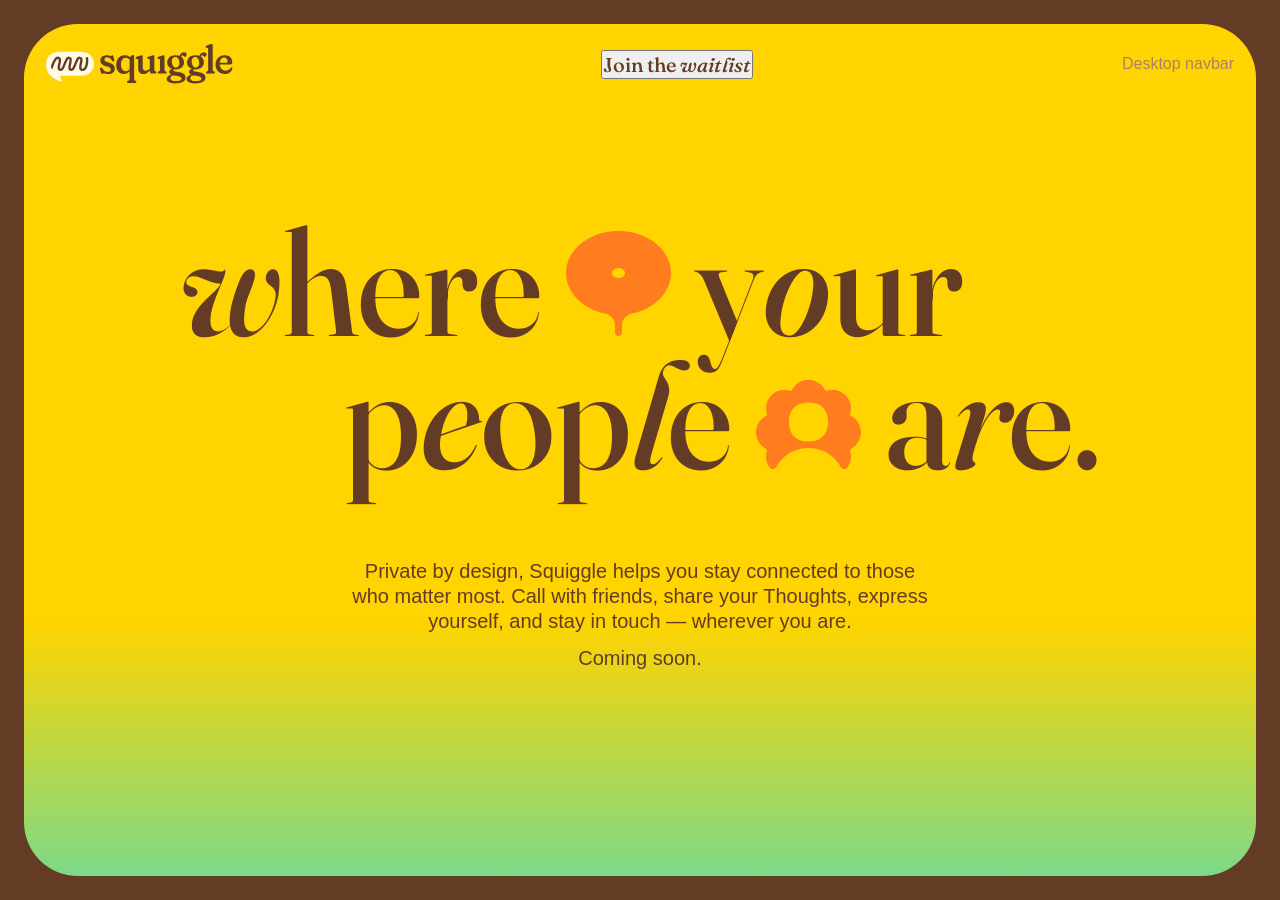
==== index.html @ 90492e8a "uhh" ====
<!DOCTYPE html>
<html lang="en">

<head>
    <meta charset="UTF-8">
    <meta name="viewport" content="width=device-width, initial-scale=1.0">

    <!-- SEO -->
    <meta name="theme-color" content="#FFD400">

    <meta name="title" content="Squiggle | Where Your People Are">
    <meta name="description"
        content="Private by design, Squiggle helps you stay connected to those who matter most. Message and call with friends and communities, share your Thoughts, express yourself, and stay in touch — wherever you are.">
    <meta name="keywords" content="squiggle, squiggle download, squiggle login, squig, squigle, discord, dis,">
    <meta name="robots" content="index, follow">
    <meta http-equiv="Content-Type" content="text/html; charset=utf-8">
    <meta name="language" content="English">

    <!-- SOCIAL MEDIA -->
    <meta property="og:image" content="https://www.squiggleapp.com/assets/images/actii_socialpreview.png">
    <meta property="og:title" content="Squiggle | Where Your People Are">
    <meta property="og:description"
        content="Private by design, Squiggle helps you stay connected to those who matter most. Message and call with friends and communities, share your Thoughts, express yourself, and stay in touch — wherever you are.">
    <meta property="og:url" content="https://www.squiggleapp.com/">
    <meta property="og:locale" content="en_US">
    <meta property="og:site_name" content="Squiggle">
    <meta property="og:type" content="website">
    <meta name="twitter:site" content="@squigglechat">
    <meta name="twitter:card" content="summary_large_image">

    <!-- Fraunces typeface -->
    <link rel="preconnect" href="https://fonts.googleapis.com">
    <link rel="preconnect" href="https://fonts.gstatic.com" crossorigin="">
    <link
        href="https://fonts.googleapis.com/css2?family=Fraunces:ital,opsz,wght,SOFT@0,9..144,100..900,100;1,9..144,100..900,100&amp;display=swap"
        rel="stylesheet">

    <!-- stylesheets -->
    <link rel="stylesheet" type="text/css" href="assets/css/main.css">

    <title>Squiggle</title>
</head>

<body>
    <!-- Desktop navbar -->
    <div class="navbar-wrapper breakpoint-desktop">
        <svg width="187" height="40" viewBox="0 0 187 40" fill="none" xmlns="http://www.w3.org/2000/svg">
            <path d="M61.0993 13.2C60.2326 13.2 59.566 13.4133 59.0993 13.84C58.6326 14.2667 58.3993 14.8 58.3993 15.44C58.3993 15.8933 58.5126 16.2933 58.7393 16.64C58.966 16.9733 59.326 17.2667 59.8193 17.52C60.3126 17.7733 60.9526 18.0133 61.7393 18.24C63.4193 18.68 64.7726 19.1867 65.7993 19.76C66.8393 20.32 67.5926 20.9867 68.0593 21.76C68.5393 22.52 68.7793 23.42 68.7793 24.46C68.7793 26.0733 68.2126 27.4 67.0793 28.44C65.946 29.48 64.2393 30 61.9593 30C61.226 30 60.5993 29.9267 60.0793 29.78C59.5593 29.6467 59.1193 29.5133 58.7593 29.38C58.3993 29.2333 58.0993 29.16 57.8593 29.16C57.6593 29.16 57.4926 29.2333 57.3593 29.38C57.2393 29.5267 57.106 29.6667 56.9593 29.8C56.826 29.9467 56.6326 30.02 56.3793 30.02C56.126 30.02 55.8993 29.9333 55.6993 29.76C55.4993 29.5867 55.3193 29.28 55.1593 28.84L54.1193 26.06C53.9326 25.4733 53.886 24.9867 53.9793 24.6C54.086 24.2133 54.306 23.96 54.6393 23.84C54.986 23.7067 55.3393 23.7133 55.6993 23.86C56.0593 24.0067 56.3726 24.2733 56.6393 24.66C57.106 25.42 57.5993 26.0467 58.1193 26.54C58.6526 27.02 59.2193 27.38 59.8193 27.62C60.4193 27.8467 61.0526 27.96 61.7193 27.96C62.786 27.96 63.5593 27.7267 64.0393 27.26C64.5193 26.7933 64.7593 26.2267 64.7593 25.56C64.7593 25.0667 64.6193 24.64 64.3393 24.28C64.0726 23.9067 63.6526 23.5733 63.0793 23.28C62.5193 22.9867 61.7793 22.7267 60.8593 22.5C59.4326 22.18 58.2393 21.76 57.2793 21.24C56.3193 20.72 55.5926 20.0733 55.0993 19.3C54.6193 18.5267 54.3793 17.6067 54.3793 16.54C54.3793 15.4867 54.646 14.56 55.1793 13.76C55.726 12.9467 56.486 12.3133 57.4593 11.86C58.446 11.3933 59.5926 11.16 60.8993 11.16C61.766 11.16 62.4593 11.24 62.9793 11.4C63.4993 11.5467 63.906 11.7 64.1993 11.86C64.4926 12.02 64.7193 12.1 64.8793 12.1C65.0793 12.1 65.2393 12.02 65.3593 11.86C65.4926 11.7 65.626 11.5467 65.7593 11.4C65.8926 11.24 66.0726 11.16 66.2993 11.16C66.5393 11.16 66.7459 11.24 66.9193 11.4C67.0926 11.5467 67.2193 11.8067 67.2993 12.18L68.0993 15.18C68.2326 15.78 68.2726 16.2733 68.2193 16.66C68.1793 17.0333 67.9793 17.2733 67.6193 17.38C67.326 17.4467 67.0193 17.3933 66.6993 17.22C66.3926 17.0467 66.0993 16.74 65.8193 16.3C65.2326 15.2467 64.546 14.4667 63.7593 13.96C62.9859 13.4533 62.0993 13.2 61.0993 13.2Z" fill="#643B25"/>
            <path d="M82.1915 38.94C81.8315 38.94 81.5448 38.8467 81.3315 38.66C81.1315 38.4733 81.0315 38.22 81.0315 37.9C81.0315 37.6333 81.0981 37.4133 81.2315 37.24C81.3648 37.0667 81.5515 36.92 81.7915 36.8L82.7915 36.62C83.0848 36.5267 83.2915 36.3667 83.4115 36.14C83.5315 35.9267 83.5915 35.58 83.5915 35.1V13.48L85.2715 11.82C85.6581 11.5933 86.0115 11.42 86.3315 11.3C86.6515 11.18 86.9515 11.12 87.2315 11.12C87.5381 11.12 87.7648 11.2067 87.9115 11.38C88.0715 11.5533 88.1515 11.8133 88.1515 12.16V35.1C88.1515 35.58 88.2115 35.9267 88.3315 36.14C88.4648 36.3533 88.6648 36.5133 88.9315 36.62L89.5715 36.8C89.8248 36.92 90.0181 37.0667 90.1515 37.24C90.2848 37.4133 90.3515 37.6333 90.3515 37.9C90.3515 38.22 90.2448 38.4733 90.0315 38.66C89.8315 38.8467 89.5448 38.94 89.1715 38.94H82.1915ZM85.4115 25.04C84.4648 26.6 83.3381 27.8267 82.0315 28.72C80.7248 29.6133 79.2915 30.06 77.7315 30.06C76.2515 30.06 74.9448 29.6867 73.8115 28.94C72.6781 28.18 71.7848 27.1267 71.1315 25.78C70.4915 24.42 70.1715 22.8333 70.1715 21.02C70.1715 18.94 70.5581 17.1667 71.3315 15.7C72.1048 14.2333 73.1448 13.1133 74.4515 12.34C75.7715 11.5533 77.2515 11.16 78.8915 11.16C80.3848 11.16 81.7115 11.5333 82.8715 12.28C84.0448 13.0267 84.9848 14.06 85.6915 15.38L84.4915 17.18C83.9181 16.0067 83.2048 15.14 82.3515 14.58C81.5115 14.0067 80.6048 13.72 79.6315 13.72C78.7515 13.72 77.9515 13.9867 77.2315 14.52C76.5248 15.0533 75.9648 15.8267 75.5515 16.84C75.1381 17.8533 74.9315 19.08 74.9315 20.52C74.9315 21.9467 75.1381 23.1533 75.5515 24.14C75.9648 25.1267 76.5315 25.88 77.2515 26.4C77.9715 26.9067 78.7848 27.16 79.6915 27.16C80.7181 27.16 81.6448 26.8667 82.4715 26.28C83.3115 25.68 84.0315 24.8267 84.6315 23.72L85.4115 25.04Z" fill="#643B25"/>
            <path d="M103.917 27.24V25.96L103.777 25.8V16.32C103.777 15.8933 103.717 15.5933 103.597 15.42C103.477 15.2333 103.29 15.1067 103.037 15.04L102.037 14.96C101.783 14.8667 101.59 14.7467 101.457 14.6C101.337 14.44 101.277 14.24 101.277 14C101.277 13.7467 101.357 13.5267 101.517 13.34C101.69 13.1533 101.97 12.9867 102.357 12.84L105.277 11.78C105.743 11.6067 106.117 11.48 106.397 11.4C106.69 11.32 106.963 11.28 107.217 11.28C107.577 11.28 107.85 11.3933 108.037 11.62C108.237 11.8467 108.337 12.1467 108.337 12.52V25.74C108.337 26.2333 108.403 26.5867 108.537 26.8C108.67 27.0133 108.87 27.1667 109.137 27.26L109.757 27.44C110.01 27.5733 110.203 27.7267 110.337 27.9C110.47 28.0733 110.537 28.2867 110.537 28.54C110.537 28.8733 110.43 29.1333 110.217 29.32C110.017 29.4933 109.73 29.58 109.357 29.58H106.257C105.51 29.58 104.93 29.3733 104.517 28.96C104.117 28.5467 103.917 27.9733 103.917 27.24ZM92.1568 24.42V16.32C92.1568 15.8933 92.0968 15.5933 91.9768 15.42C91.8568 15.2333 91.6701 15.1067 91.4168 15.04L90.4168 14.96C90.1634 14.8667 89.9701 14.7467 89.8368 14.6C89.7168 14.44 89.6568 14.24 89.6568 14C89.6568 13.7467 89.7368 13.5267 89.8968 13.34C90.0701 13.1533 90.3501 12.9867 90.7368 12.84L93.6568 11.78C94.1234 11.6067 94.4968 11.48 94.7768 11.4C95.0701 11.32 95.3434 11.28 95.5968 11.28C95.9568 11.28 96.2301 11.3933 96.4168 11.62C96.6168 11.8467 96.7168 12.1467 96.7168 12.52V23.28C96.7168 24.4 96.9768 25.2533 97.4968 25.84C98.0168 26.4267 98.7034 26.72 99.5568 26.72C100.157 26.72 100.79 26.5667 101.457 26.26C102.123 25.9533 102.823 25.4533 103.557 24.76L104.297 24.08L105.317 25.28L104.417 26.16C103.043 27.52 101.77 28.5133 100.597 29.14C99.4234 29.7533 98.2901 30.06 97.1968 30.06C95.7034 30.06 94.4901 29.56 93.5568 28.56C92.6234 27.5467 92.1568 26.1667 92.1568 24.42Z" fill="#643B25"/>
            <path d="M118.526 12.52V25.74C118.526 26.2333 118.586 26.5867 118.706 26.8C118.839 27 119.039 27.1533 119.306 27.26L119.946 27.44C120.199 27.5733 120.393 27.7267 120.526 27.9C120.659 28.0733 120.726 28.2867 120.726 28.54C120.726 28.8733 120.619 29.1333 120.406 29.32C120.206 29.4933 119.919 29.58 119.546 29.58H112.926C112.553 29.58 112.266 29.4933 112.066 29.32C111.866 29.1333 111.766 28.8733 111.766 28.54C111.766 28.2867 111.833 28.0733 111.966 27.9C112.099 27.7267 112.286 27.5733 112.526 27.44L113.186 27.26C113.453 27.1533 113.646 27 113.766 26.8C113.899 26.5867 113.966 26.2333 113.966 25.74V16.32C113.966 15.8933 113.906 15.5933 113.786 15.42C113.666 15.2333 113.479 15.1067 113.226 15.04L112.226 14.96C111.959 14.8667 111.766 14.7467 111.646 14.6C111.526 14.44 111.466 14.24 111.466 14C111.466 13.7467 111.546 13.5267 111.706 13.34C111.866 13.1533 112.139 12.9867 112.526 12.84L115.466 11.78C115.933 11.6067 116.306 11.48 116.586 11.4C116.879 11.32 117.153 11.28 117.406 11.28C117.766 11.28 118.039 11.3933 118.226 11.62C118.426 11.8467 118.526 12.1467 118.526 12.52Z" fill="#643B25"/>
            <path d="M132.445 28.12C134.165 28.3733 135.551 28.7267 136.605 29.18C137.658 29.6333 138.418 30.2067 138.885 30.9C139.365 31.6067 139.605 32.4667 139.605 33.48C139.605 35.24 138.745 36.6667 137.025 37.76C135.318 38.8533 132.758 39.4 129.345 39.4C127.305 39.4 125.645 39.2133 124.365 38.84C123.085 38.48 122.145 37.9733 121.545 37.32C120.945 36.68 120.645 35.9467 120.645 35.12C120.645 34 121.138 33.0267 122.125 32.2C123.111 31.3867 124.731 30.84 126.985 30.56L127.585 31.2C126.451 31.4933 125.631 31.9067 125.125 32.44C124.631 32.9733 124.385 33.56 124.385 34.2C124.385 35 124.798 35.68 125.625 36.24C126.465 36.8133 127.978 37.1 130.165 37.1C131.405 37.1 132.418 36.9933 133.205 36.78C134.005 36.58 134.598 36.2867 134.985 35.9C135.371 35.5267 135.565 35.1 135.565 34.62C135.565 34.1533 135.398 33.7467 135.065 33.4C134.745 33.0667 134.178 32.7667 133.365 32.5C132.551 32.2467 131.405 32.0133 129.925 31.8C128.071 31.52 126.651 31.1867 125.665 30.8C124.691 30.4133 124.025 29.98 123.665 29.5C123.318 29.0067 123.145 28.46 123.145 27.86C123.145 27.3533 123.298 26.8667 123.605 26.4C123.911 25.9333 124.411 25.54 125.105 25.22C125.811 24.8867 126.745 24.68 127.905 24.6L128.345 24.98C127.971 25.1667 127.698 25.36 127.525 25.56C127.365 25.7467 127.285 25.9533 127.285 26.18C127.285 26.4467 127.418 26.6867 127.685 26.9C127.951 27.1 128.451 27.3 129.185 27.5C129.931 27.6867 131.018 27.8933 132.445 28.12ZM132.905 13.02L133.605 11.7C134.178 10.5133 134.851 9.64 135.625 9.08C136.398 8.52 137.238 8.24 138.145 8.24C138.891 8.24 139.498 8.44667 139.965 8.86C140.431 9.26 140.665 9.82 140.665 10.54C140.665 11.1933 140.505 11.7133 140.185 12.1C139.878 12.4867 139.458 12.68 138.925 12.68C138.565 12.68 138.271 12.6133 138.045 12.48C137.831 12.3333 137.638 12.1733 137.465 12C137.305 11.8133 137.138 11.6533 136.965 11.52C136.791 11.3733 136.578 11.3 136.325 11.3C135.991 11.3 135.678 11.4667 135.385 11.8C135.091 12.1333 134.738 12.6733 134.325 13.42L132.905 13.02ZM138.045 18.22C138.045 19.6467 137.685 20.9067 136.965 22C136.258 23.08 135.278 23.9267 134.025 24.54C132.785 25.14 131.351 25.44 129.725 25.44C127.965 25.44 126.445 25.1467 125.165 24.56C123.885 23.96 122.898 23.14 122.205 22.1C121.511 21.0467 121.165 19.8467 121.165 18.5C121.165 17.0333 121.525 15.7533 122.245 14.66C122.965 13.5667 123.978 12.7133 125.285 12.1C126.591 11.4867 128.111 11.18 129.845 11.18C131.538 11.18 132.998 11.4933 134.225 12.12C135.451 12.7467 136.391 13.5933 137.045 14.66C137.711 15.7133 138.045 16.9 138.045 18.22ZM129.145 13.1C128.411 13.1267 127.778 13.3533 127.245 13.78C126.725 14.1933 126.338 14.7667 126.085 15.5C125.831 16.22 125.745 17.08 125.825 18.08C125.905 19.24 126.138 20.2333 126.525 21.06C126.911 21.8733 127.411 22.4933 128.025 22.92C128.638 23.3333 129.325 23.5333 130.085 23.52C131.178 23.48 132.031 23.0133 132.645 22.12C133.271 21.2133 133.525 20 133.405 18.48C133.285 16.7867 132.831 15.46 132.045 14.5C131.271 13.54 130.305 13.0733 129.145 13.1Z" fill="#643B25"/>
            <path d="M152.318 28.12C154.038 28.3733 155.425 28.7267 156.478 29.18C157.531 29.6333 158.291 30.2067 158.758 30.9C159.238 31.6067 159.478 32.4667 159.478 33.48C159.478 35.24 158.618 36.6667 156.898 37.76C155.191 38.8533 152.631 39.4 149.218 39.4C147.178 39.4 145.518 39.2133 144.238 38.84C142.958 38.48 142.018 37.9733 141.418 37.32C140.818 36.68 140.518 35.9467 140.518 35.12C140.518 34 141.011 33.0267 141.998 32.2C142.985 31.3867 144.605 30.84 146.858 30.56L147.458 31.2C146.325 31.4933 145.505 31.9067 144.998 32.44C144.505 32.9733 144.258 33.56 144.258 34.2C144.258 35 144.671 35.68 145.498 36.24C146.338 36.8133 147.851 37.1 150.038 37.1C151.278 37.1 152.291 36.9933 153.078 36.78C153.878 36.58 154.471 36.2867 154.858 35.9C155.245 35.5267 155.438 35.1 155.438 34.62C155.438 34.1533 155.271 33.7467 154.938 33.4C154.618 33.0667 154.051 32.7667 153.238 32.5C152.425 32.2467 151.278 32.0133 149.798 31.8C147.945 31.52 146.525 31.1867 145.538 30.8C144.565 30.4133 143.898 29.98 143.538 29.5C143.191 29.0067 143.018 28.46 143.018 27.86C143.018 27.3533 143.171 26.8667 143.478 26.4C143.785 25.9333 144.285 25.54 144.978 25.22C145.685 24.8867 146.618 24.68 147.778 24.6L148.218 24.98C147.845 25.1667 147.571 25.36 147.398 25.56C147.238 25.7467 147.158 25.9533 147.158 26.18C147.158 26.4467 147.291 26.6867 147.558 26.9C147.825 27.1 148.325 27.3 149.058 27.5C149.805 27.6867 150.891 27.8933 152.318 28.12ZM152.778 13.02L153.478 11.7C154.051 10.5133 154.725 9.64 155.498 9.08C156.271 8.52 157.111 8.24 158.018 8.24C158.765 8.24 159.371 8.44667 159.838 8.86C160.305 9.26 160.538 9.82 160.538 10.54C160.538 11.1933 160.378 11.7133 160.058 12.1C159.751 12.4867 159.331 12.68 158.798 12.68C158.438 12.68 158.145 12.6133 157.918 12.48C157.705 12.3333 157.511 12.1733 157.338 12C157.178 11.8133 157.011 11.6533 156.838 11.52C156.665 11.3733 156.451 11.3 156.198 11.3C155.865 11.3 155.551 11.4667 155.258 11.8C154.965 12.1333 154.611 12.6733 154.198 13.42L152.778 13.02ZM157.918 18.22C157.918 19.6467 157.558 20.9067 156.838 22C156.131 23.08 155.151 23.9267 153.898 24.54C152.658 25.14 151.225 25.44 149.598 25.44C147.838 25.44 146.318 25.1467 145.038 24.56C143.758 23.96 142.771 23.14 142.078 22.1C141.385 21.0467 141.038 19.8467 141.038 18.5C141.038 17.0333 141.398 15.7533 142.118 14.66C142.838 13.5667 143.851 12.7133 145.158 12.1C146.465 11.4867 147.985 11.18 149.718 11.18C151.411 11.18 152.871 11.4933 154.098 12.12C155.325 12.7467 156.265 13.5933 156.918 14.66C157.585 15.7133 157.918 16.9 157.918 18.22ZM149.018 13.1C148.285 13.1267 147.651 13.3533 147.118 13.78C146.598 14.1933 146.211 14.7667 145.958 15.5C145.705 16.22 145.618 17.08 145.698 18.08C145.778 19.24 146.011 20.2333 146.398 21.06C146.785 21.8733 147.285 22.4933 147.898 22.92C148.511 23.3333 149.198 23.5333 149.958 23.52C151.051 23.48 151.905 23.0133 152.518 22.12C153.145 21.2133 153.398 20 153.278 18.48C153.158 16.7867 152.705 15.46 151.918 14.5C151.145 13.54 150.178 13.0733 149.018 13.1Z" fill="#643B25"/>
            <path d="M166.711 1.22V25.74C166.711 26.2333 166.771 26.5867 166.891 26.8C167.025 27.0133 167.231 27.1667 167.511 27.26L168.131 27.44C168.385 27.5733 168.578 27.7267 168.711 27.9C168.845 28.0733 168.911 28.2867 168.911 28.54C168.911 28.8733 168.805 29.1333 168.591 29.32C168.391 29.4933 168.105 29.58 167.731 29.58H161.131C160.758 29.58 160.465 29.4933 160.251 29.32C160.051 29.1333 159.951 28.8733 159.951 28.54C159.951 28.2867 160.018 28.0733 160.151 27.9C160.285 27.7267 160.478 27.5733 160.731 27.44L161.371 27.26C161.638 27.1667 161.831 27.0133 161.951 26.8C162.085 26.5867 162.151 26.2333 162.151 25.74V5.04C162.151 4.6 162.091 4.29333 161.971 4.12C161.851 3.94667 161.665 3.82 161.411 3.74L160.411 3.68C160.158 3.57333 159.965 3.44667 159.831 3.3C159.711 3.14 159.651 2.94667 159.651 2.72C159.651 2.46667 159.731 2.24667 159.891 2.06C160.065 1.86 160.345 1.69333 160.731 1.56L163.651 0.499999C164.118 0.326666 164.491 0.2 164.771 0.120001C165.065 0.0400003 165.338 0 165.591 0C165.951 0 166.225 0.113334 166.411 0.340002C166.611 0.553334 166.711 0.846666 166.711 1.22Z" fill="#643B25"/>
            <path d="M186.292 18.04C186.292 18.8667 186.065 19.5 185.612 19.94C185.158 20.3667 184.505 20.58 183.652 20.58H172.452V18.78H180.432C181.218 18.78 181.612 18.4067 181.612 17.66C181.612 16.4067 181.285 15.4133 180.632 14.68C179.978 13.9333 179.132 13.56 178.092 13.56C177.252 13.56 176.498 13.7933 175.832 14.26C175.178 14.7267 174.658 15.3933 174.272 16.26C173.898 17.1267 173.712 18.1733 173.712 19.4C173.712 21.76 174.272 23.56 175.392 24.8C176.512 26.0267 177.972 26.64 179.772 26.64C180.958 26.64 181.972 26.3667 182.812 25.82C183.665 25.2733 184.312 24.6267 184.752 23.88C184.938 23.6667 185.105 23.5133 185.252 23.42C185.398 23.3267 185.545 23.28 185.692 23.28C185.892 23.28 186.052 23.36 186.172 23.52C186.292 23.6667 186.345 23.8867 186.332 24.18C186.278 25.18 185.925 26.1267 185.272 27.02C184.618 27.9 183.718 28.62 182.572 29.18C181.425 29.74 180.085 30.02 178.552 30.02C176.712 30.02 175.112 29.6333 173.752 28.86C172.405 28.0733 171.365 26.9867 170.632 25.6C169.898 24.2 169.532 22.5867 169.532 20.76C169.532 18.9333 169.892 17.3 170.612 15.86C171.345 14.4067 172.398 13.26 173.772 12.42C175.158 11.58 176.812 11.16 178.732 11.16C180.238 11.16 181.558 11.46 182.692 12.06C183.825 12.6467 184.705 13.46 185.332 14.5C185.972 15.54 186.292 16.72 186.292 18.04Z" fill="#643B25"/>
            <path d="M29.6563 7.80029C34.9378 7.80029 37.5792 7.79988 40.422 8.69873C43.5258 9.82858 45.9709 12.2745 47.1007 15.3784C47.9994 17.6403 48.0001 19.3203 48.0001 19.8003C48.0001 20.2807 47.9994 21.9605 47.1007 24.2222C45.9709 27.3261 43.5258 29.771 40.422 30.9009C37.5792 31.7998 34.9379 31.8003 29.6563 31.8003H15.1109C14.6045 31.8003 14.3512 31.8003 14.2315 31.9664C14.1118 32.1325 14.1918 32.3727 14.3519 32.8532L15.1905 35.3696C15.5464 36.4377 15.7235 36.9723 15.3751 37.3218C15.0267 37.6708 14.5242 37.5046 13.5196 37.1733C11.2928 36.4389 7.9063 34.9032 4.80477 31.8003C0.160068 27.1535 -0.0142986 21.229 0.00106374 20.021C-0.000432022 19.9312 8.71729e-05 19.8573 8.71775e-05 19.8003C8.71775e-05 19.3203 -0.000263998 17.6403 0.898525 15.3784C2.0283 12.2744 4.47418 9.82851 7.57821 8.69873C10.4209 7.8 13.0622 7.80029 18.3438 7.80029H29.6563Z" fill="#FFFAE5"/>
            <path d="M8.5845 14.5085C9.54806 13.3155 11.0251 12.1116 12.8355 12.6928C13.6366 12.9499 14.2343 13.4464 14.6118 14.1191C14.9687 14.755 15.0878 15.4733 15.107 16.1448C15.1445 17.4589 14.7991 19.0131 14.5061 20.3435C14.1901 21.7777 13.9335 22.9616 13.9603 23.8296C13.9732 24.2492 14.0523 24.4434 14.1024 24.5189C14.1195 24.5446 14.1569 24.6131 14.3897 24.6505C14.6483 24.692 15.0815 24.5952 15.7556 23.5132C16.3953 22.4866 16.9591 21.0261 17.5788 19.4065C18.1707 17.8595 18.8184 16.1532 19.6066 14.8882C20.3603 13.6785 21.5714 12.3586 23.3897 12.6505C24.2183 12.7834 24.8844 13.2007 25.3102 13.8733C25.7005 14.4901 25.8186 15.2119 25.8378 15.8626C25.8754 17.1438 25.5301 18.7217 25.2384 20.0862C24.9244 21.5551 24.6638 22.8105 24.6911 23.7376C24.7044 24.191 24.7865 24.4171 24.8477 24.5139C24.8736 24.5548 24.9107 24.6168 25.1205 24.6505C25.3791 24.692 25.8123 24.5952 26.4864 23.5132C27.1261 22.4866 27.6899 21.0261 28.3096 19.4065C28.9015 17.8595 29.5491 16.1532 30.3373 14.8882C31.0911 13.6785 32.3022 12.3586 34.1205 12.6505C34.9249 12.7796 35.5888 13.1673 36.0275 13.8129C36.4345 14.4116 36.5668 15.1144 36.5957 15.748C36.6522 16.9862 36.3232 18.5083 36.0442 19.825C35.7436 21.2435 35.4863 22.4806 35.506 23.4382C35.5156 23.9045 35.5919 24.1894 35.6794 24.3527C35.745 24.4753 35.8306 24.5634 36.0279 24.6268C36.6237 24.818 37.1111 24.6986 37.6023 24.2758C38.1502 23.8042 38.6838 22.9517 39.1061 21.752C39.8302 19.6942 40.1059 16.96 39.8098 14.4516C39.7321 13.7934 40.1497 13.1613 40.7995 13.0313C41.4494 12.9013 42.0852 13.3226 42.1697 13.98C42.5436 16.8883 42.2406 20.0748 41.37 22.5487C40.8768 23.9501 40.1604 25.2405 39.168 26.0947C38.1188 26.9978 36.7755 27.3873 35.2943 26.9119C34.5028 26.6579 33.9226 26.1558 33.5638 25.486C33.2268 24.857 33.1201 24.1474 33.1065 23.4874C33.0799 22.1926 33.4159 20.6505 33.6963 19.3275C33.9982 17.9027 34.2377 16.721 34.1982 15.8575C34.1792 15.4402 34.0974 15.2426 34.0426 15.162C34.0197 15.1282 33.9742 15.0577 33.7402 15.0202C33.4816 14.9787 33.0484 15.0755 32.3743 16.1574C31.7346 17.1841 31.1707 18.6446 30.5511 20.2641C29.9592 21.8112 29.3115 23.5174 28.5233 24.7824C27.7696 25.9921 26.5585 27.312 24.7402 27.0202C23.9116 26.8872 23.2454 26.47 22.8197 25.7974C22.4293 25.1806 22.3112 24.4588 22.2921 23.8081C22.2545 22.5268 22.5997 20.9489 22.8915 19.5845C23.2055 18.1156 23.466 16.8602 23.4388 15.9331C23.4255 15.4796 23.3434 15.2535 23.2822 15.1568C23.2563 15.1158 23.2193 15.0539 23.0094 15.0202C22.7508 14.9787 22.3176 15.0755 21.6435 16.1574C21.0038 17.1841 20.44 18.6446 19.8203 20.2641C19.2284 21.8112 18.5808 23.5174 17.7926 24.7824C17.0388 25.9921 15.8277 27.312 14.0094 27.0202C13.2038 26.8909 12.538 26.501 12.1035 25.8471C11.702 25.2428 11.5809 24.536 11.5614 23.9036C11.5233 22.6674 11.8724 21.1429 12.1622 19.8272C12.4749 18.4076 12.7353 17.1701 12.7079 16.2134C12.6947 15.7494 12.6137 15.4626 12.5189 15.2938C12.4449 15.1618 12.3394 15.0542 12.102 14.9779C11.8356 14.8924 11.3155 14.9469 10.4516 16.0165C9.6468 17.013 8.87023 18.5199 8.18392 20.1645C7.50587 21.7893 6.94975 23.4647 6.56185 24.7411C6.46345 25.0649 6.05715 25.1671 5.84102 24.9067C5.83023 24.8937 5.81948 24.8807 5.80877 24.8676C4.86801 23.7196 4.86163 22.1217 5.38095 20.7313C5.56479 20.2391 5.76115 19.7383 5.96901 19.2402C6.68078 17.5346 7.56193 15.7747 8.5845 14.5085Z" fill="#643B25"/>
        </svg>

        <div class="navbar-buttons-wrapper">
            <button class="button button-primary button-navbar">
                <h3>Join the <em>waitlist</em></h3>
            </button>
        </div>
        <p>Desktop navbar</p>
    </div>
    <!-- Mobile navbar -->
    <div class="navbar-wrapper breakpoint-mobile">
        <svg width="54" height="34" viewBox="0 0 54 34" fill="none" xmlns="http://www.w3.org/2000/svg">
            <path d="M33.3633 0C39.3053 0 42.2764 0.000511349 45.4746 1.01172C48.8574 2.24297 51.545 4.863 52.8652 8.2002L53.166 8.99512C53.999 11.3007 54 12.9931 54 13.5C54 14.04 53.9994 15.93 52.9883 18.4746C51.7173 21.9666 48.9666 24.7182 45.4746 25.9893C42.2765 27.0004 39.3053 27 33.3633 27H16.9995C16.4297 27 16.1449 27 16.0102 27.1869C15.8755 27.3737 15.9655 27.644 16.1456 28.1845L17.0889 31.0156C17.4892 32.2173 17.6898 32.8187 17.2979 33.2119C16.9059 33.605 16.3403 33.4187 15.21 33.0459C12.7048 32.2197 8.89458 30.4909 5.40527 27C0.174502 21.7667 -0.0158119 15.093 0.00195312 13.7441C0.00030935 13.6451 0 13.5632 0 13.5C2.35753e-07 12.9933 0.000957548 11.3009 0.833984 8.99512L1.13477 8.2002C2.45496 4.86292 5.14253 2.24299 8.52539 1.01172C11.7236 0.000494344 14.6946 0 20.6367 0H33.3633Z" fill="#FFFAE5"/>
            <path d="M9.65769 7.54684C10.7417 6.20467 12.4033 4.85033 14.4401 5.50411C15.3412 5.79337 16.0137 6.35189 16.4385 7.1087C16.8399 7.82406 16.9739 8.63224 16.9955 9.38763C17.0377 10.866 16.6491 12.6144 16.3194 14.1112C15.964 15.7246 15.6753 17.0566 15.7054 18.033C15.72 18.5051 15.8089 18.7236 15.8653 18.8085C15.8846 18.8374 15.9266 18.9145 16.1885 18.9565C16.4795 19.0032 16.9668 18.8943 17.7252 17.6771C18.4448 16.5221 19.0792 14.8791 19.7762 13.0571C20.4421 11.3166 21.1708 9.39711 22.0575 7.97399C22.9055 6.61306 24.268 5.12821 26.3135 5.45651C27.2457 5.60611 27.9951 6.07548 28.474 6.83214C28.9132 7.52605 29.0461 8.33808 29.0676 9.07013C29.11 10.5115 28.7215 12.2867 28.3933 13.8217C28.04 15.4742 27.7469 16.8865 27.7776 17.9295C27.7926 18.4396 27.8849 18.694 27.9538 18.8028C27.983 18.8489 28.0246 18.9186 28.2607 18.9565C28.5516 19.0032 29.0389 18.8943 29.7973 17.6771C30.517 16.5221 31.1513 14.8791 31.8484 13.0571C32.5143 11.3166 33.2429 9.39711 34.1296 7.97399C34.9776 6.61306 36.3401 5.1282 38.3857 5.45651C39.2907 5.60175 40.0375 6.03798 40.5311 6.76425C40.9889 7.4378 41.1377 8.2284 41.1703 8.94122C41.2339 10.3342 40.8637 12.0466 40.5499 13.5279C40.2117 15.1236 39.9222 16.5154 39.9444 17.5927C39.9551 18.1173 40.041 18.4379 40.1394 18.6216C40.2133 18.7595 40.3095 18.8586 40.5315 18.9298C41.2017 19.145 41.7501 19.0106 42.3027 18.535C42.9191 18.0044 43.5194 17.0454 43.9944 15.6957C44.8091 13.3808 45.1193 10.3047 44.7861 7.48273C44.6987 6.74229 45.1685 6.0312 45.8996 5.88498C46.6307 5.73875 47.3459 6.21271 47.441 6.95221C47.8617 10.224 47.5208 13.8089 46.5414 16.592C45.9865 18.1686 45.1806 19.6203 44.0641 20.5813C42.8838 21.5973 41.3725 22.0355 39.7062 21.5006C38.8158 21.2148 38.163 20.65 37.7594 19.8965C37.3803 19.1888 37.2602 18.3905 37.2449 17.6481C37.215 16.1914 37.5931 14.4565 37.9084 12.9682C38.2481 11.3653 38.5175 10.0359 38.4731 9.06442C38.4517 8.595 38.3597 8.37264 38.2981 8.28197C38.2723 8.24401 38.2211 8.1647 37.9578 8.12245C37.6669 8.07576 37.1796 8.18466 36.4212 9.40184C35.7015 10.5568 35.0672 12.1999 34.3701 14.0219C33.7042 15.7623 32.9756 17.6818 32.0888 19.105C31.2409 20.4659 29.8784 21.9507 27.8328 21.6224C26.9007 21.4728 26.1512 21.0035 25.6723 20.2468C25.2331 19.5529 25.1003 18.7409 25.0788 18.0088C25.0364 16.5674 25.4248 14.7923 25.753 13.2572C26.1063 11.6048 26.3994 10.1924 26.3688 9.14945C26.3538 8.63934 26.2615 8.38494 26.1926 8.27611C26.1635 8.23004 26.1218 8.16034 25.8857 8.12245C25.5947 8.07576 25.1074 8.18469 24.349 9.40184C23.6294 10.5568 22.9951 12.1999 22.298 14.0219C21.6321 15.7623 20.9035 17.6818 20.0168 19.105C19.1688 20.4659 17.8063 21.9508 15.7607 21.6224C14.8544 21.477 14.1053 21.0384 13.6165 20.3027C13.1648 19.6229 13.0286 18.8278 13.0067 18.1163C12.9638 16.7255 13.3566 15.0105 13.6826 13.5303C14.0344 11.9333 14.3273 10.5411 14.2966 9.46476C14.2816 8.94284 14.1905 8.62013 14.0839 8.43021C14.0006 8.28178 13.882 8.16065 13.6149 8.07491C13.3151 7.9787 12.73 8.04002 11.7582 9.24327C10.8528 10.3643 9.97913 12.0596 9.20703 13.9098C8.44422 15.7376 7.81859 17.6226 7.3822 19.0585C7.2715 19.4227 6.81441 19.5377 6.57127 19.2447C6.55913 19.2301 6.54704 19.2155 6.53499 19.2008C5.47663 17.9093 5.46946 16.1116 6.05369 14.5474C6.26051 13.9937 6.48142 13.4303 6.71526 12.8699C7.516 10.9512 8.50729 8.97122 9.65769 7.54684Z" fill="#643B25"/>
        </svg>
        <p>Mobile navbar</p>
    </div>
    <div class="landing-wrapper">
        <div class="hero">
            <div class="hero-headline-wrapper">
                <h1 class="hero-headline">
                    <span><em>w</em>here
                        <svg width="105" height="105" viewBox="0 0 105 105" fill="none"
                            xmlns="http://www.w3.org/2000/svg">
                            <path
                                d="M52.5 0C81.4949 0 105 18.804 105 42C105 61.4121 88.5379 77.7452 66.1729 82.5576C60.5442 83.7687 56 88.4173 56 94.1748V101.5C56 103.433 54.433 105 52.5 105C50.567 105 49 103.433 49 101.5V94.1748C49 88.4173 44.4558 83.7687 38.8271 82.5576C16.4621 77.7452 0 61.4121 0 42C0 18.804 23.5051 0 52.5 0ZM52.5 37C48.9101 37 46 39.2386 46 42C46 44.7614 48.9101 47 52.5 47C56.0899 47 59 44.7614 59 42C59 39.2386 56.0899 37 52.5 37Z"
                                fill="#FF7D1F" />
                        </svg>
                        y<em>o</em>ur</span>
                </h1>
                <h1 class="hero-headline hero-headline-second">
                    <span>p<em>e</em>op<em>l</em>e
                        <svg width="105" height="105" viewBox="0 0 105 105" fill="none"
                            xmlns="http://www.w3.org/2000/svg">
                            <path
                                d="M36.1669 25.8062C40.2289 17.9219 48.5724 14.7174 56.1132 16.1949C57.0613 16.381 57.9964 16.6421 58.9091 16.9762C58.9523 16.992 58.9958 17.0069 59.039 17.023C63.0391 18.5215 66.5898 21.4487 68.8339 25.8043C69.0608 26.2446 69.4452 26.5574 69.8876 26.7047C69.9288 26.7185 69.9704 26.7309 70.0126 26.7418C70.0312 26.7465 70.0495 26.7523 70.0683 26.7564C70.3789 26.8266 70.7106 26.8173 71.0321 26.7144C74.7197 25.5346 78.3529 25.5642 81.6337 26.5006C82.0677 26.6246 82.4959 26.7634 82.9169 26.9185C82.9588 26.934 83.001 26.9487 83.0429 26.9644C91.6447 30.2069 97.3289 39.8129 94.1288 49.815C93.8553 50.67 94.24 51.5973 95.038 52.0084C108.318 58.8503 108.318 77.8383 95.038 84.6803C94.2401 85.0914 93.8554 86.0187 94.1288 86.8736C95.8736 92.3268 94.977 97.6614 92.4067 101.911C91.492 103.424 91.0347 104.18 89.8837 104.69C88.9793 105.091 87.6331 105.105 86.7204 104.723C85.559 104.237 84.7371 102.941 83.0932 100.347C76.9934 90.7246 65.9991 83.9733 52.4979 83.9732C38.9983 83.9732 28.0041 90.7227 21.9036 100.344C20.259 102.937 19.4366 104.234 18.2749 104.719C17.3619 105.101 16.0155 105.086 15.111 104.685C13.96 104.175 13.5031 103.418 12.5891 101.905C10.0225 97.6562 9.12821 92.3245 10.872 86.8746C11.1453 86.0197 10.7607 85.0923 9.96278 84.6812C-3.31706 77.8393 -3.31698 58.8523 9.96278 52.0103C10.7608 51.5992 11.1455 50.671 10.872 49.816C6.471 36.0605 18.8728 23.0555 32.5585 26.3199C32.667 26.3458 32.775 26.3749 32.8837 26.4029C33.246 26.4961 33.6098 26.5981 33.9735 26.7144C34.8283 26.9879 35.7556 26.6039 36.1669 25.8062ZM52.4979 38.3844C38.5811 38.3844 32.9591 47.1318 32.9589 57.9224C32.9589 68.7134 38.5808 77.4615 52.4979 77.4615C66.4149 77.4614 72.037 68.7134 72.037 57.9224C72.0367 47.1319 66.4146 38.3845 52.4979 38.3844Z"
                                fill="#FF7D1F" />
                        </svg>
                        a<em>r</em>e.</span>
                </h1>
            </div>
            <div class="hero-body-wrapper">
                <p class="hero-body regular-on-mobile"><em>Private by design, Squiggle helps you stay connected to those who matter most. Call with friends, share your Thoughts, express yourself, and stay in touch — wherever you are.</em></p>
                <p class="hero-body regular-on-mobile"><em>Coming soon.</em></p>
            </div>
        </div>
    </div>
</body>

</html>
---- assets/css/main.css ----
@import url('navbar.css');
@import url('hero.css');

@import url('components/input.css');

/* FONT FACES */

@font-face {
    font-family: 'Geist';
    src: url('https://github.com/vercel/geist-font/raw/refs/heads/main/fonts/Geist/webfonts/Geist%5Bwght%5D.woff2') format('woff2');
}

/* GLOBAL STYLES */

body {
    /* appearance */
    width: 100vw;
    height: 100vh;
    background: var(--landing-border);
    padding: var(--landing-border-padding);

    /* typography */
    color: var(--label-primary);
    font-family: var(--type-body), sans-serif;

    /* flex */
    display: flex;
    align-items: center;
    justify-content: center;
    flex-direction: column;
    gap: 0px;
}

* {
    margin: 0;
    padding: 0;
    box-sizing: border-box;
}

:root {
    color-scheme: light dark;
    
    --landing-border: light-dark(#643B25, #141D40);
    --landing-border-padding: 24px;

    /* palette */
    --palette-persimmon: #FF8527;
    --palette-banana: #FFD400;
    --palette-honeydew: #0FD55B;
    --palette-polarIce: light-dark(#00C8BA, #00E5D5);
    --palette-plum: light-dark(#9A5CFF, #B963FF);

    /* --palette-banana-translucent: rgba(255, 212, 0, 0.6); */

    /* labels */
    --label-primary: light-dark(#643B25, #FFFAE5);
    --label-secondary: light-dark(#AA8365, #9FB4FE);
    --label-tertiary: light-dark(#F4D5BE, #3E5297);

    /* backgrounds */
    --background-primary: light-dark(#FFFAE5, #17224B);
    --background-secondary: light-dark(#FAE9D7, #253364);

    /* typography */
    --type-headline: 'Fraunces', serif;
    --type-body: 'Geist', sans-serif;

    --size-headline: 26px;
    --size-headline-s: 22px;
    --size-body-l: 20px;
    --size-body: 16px;
    --size-subheadline: 14px;
    --size-footnote: 12px;

    --height-headline: 32px;
    --height-headline-s: 28px;
    --height-body-l: 25px;
    --height-body: 20px;
    --height-subheadline: 18px;
    --height-footnote: 16px;
}


.breakpoint-mobile {
    display: none;
}

/* Extra small devices (phones, 600px and down) */
/* @media only screen and (max-width: 600px) {...} */

/* Medium devices (landscape tablets, 768px and below) */
@media only screen and (max-width: 768px) {
    :root {
        --size-body: 17px;
        --height-body: 22px;
    }

    .breakpoint-desktop {
        display: none;
    }

    .breakpoint-mobile {
        display: inherit;
    }
}

/* Small devices (portrait tablets and large phones, 600px and below) */
@media only screen and (max-width: 600px) {
    :root {
        --landing-border-padding: 8px;
    }
}

h1 {
    font-family: var(--type-headline);
    font-weight: 500;
    font-size: var(--size-headline);
    line-height: var(--height-headline);
    color: var(--label-primary);
}

h3 {
    font-family: var(--type-headline);
    font-weight: 500;
    font-size: var(--size-body-l);
    line-height: var(--height-body-l);
    color: var(--label-primary);
    font-variation-settings: "opsz" 22;
}

p {
    font-family: var(--type-body);
    font-weight: 400;
    font-size: var(--size-body);
    line-height: var(--height-body);
    color: var(--label-secondary);
}

p em {
    all: unset;
    color: var(--label-primary);
}
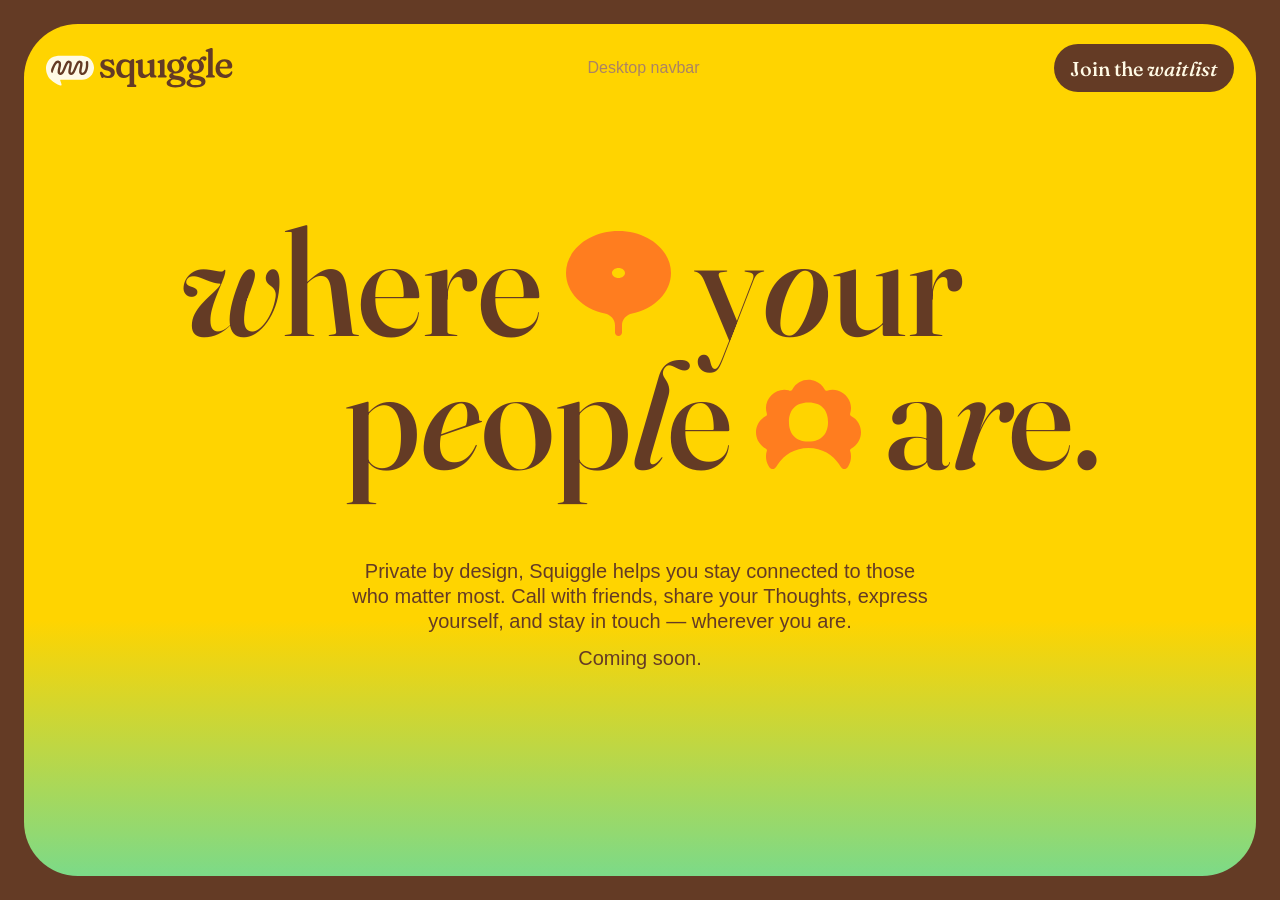
==== commit 6ec7c331: "Updated button styles, new `--label-primary-inverse` variable" ====
--- a/index.html
+++ b/index.html
@@ -56,13 +56,14 @@
             <path d="M29.6563 7.80029C34.9378 7.80029 37.5792 7.79988 40.422 8.69873C43.5258 9.82858 45.9709 12.2745 47.1007 15.3784C47.9994 17.6403 48.0001 19.3203 48.0001 19.8003C48.0001 20.2807 47.9994 21.9605 47.1007 24.2222C45.9709 27.3261 43.5258 29.771 40.422 30.9009C37.5792 31.7998 34.9379 31.8003 29.6563 31.8003H15.1109C14.6045 31.8003 14.3512 31.8003 14.2315 31.9664C14.1118 32.1325 14.1918 32.3727 14.3519 32.8532L15.1905 35.3696C15.5464 36.4377 15.7235 36.9723 15.3751 37.3218C15.0267 37.6708 14.5242 37.5046 13.5196 37.1733C11.2928 36.4389 7.9063 34.9032 4.80477 31.8003C0.160068 27.1535 -0.0142986 21.229 0.00106374 20.021C-0.000432022 19.9312 8.71729e-05 19.8573 8.71775e-05 19.8003C8.71775e-05 19.3203 -0.000263998 17.6403 0.898525 15.3784C2.0283 12.2744 4.47418 9.82851 7.57821 8.69873C10.4209 7.8 13.0622 7.80029 18.3438 7.80029H29.6563Z" fill="#FFFAE5"/>
             <path d="M8.5845 14.5085C9.54806 13.3155 11.0251 12.1116 12.8355 12.6928C13.6366 12.9499 14.2343 13.4464 14.6118 14.1191C14.9687 14.755 15.0878 15.4733 15.107 16.1448C15.1445 17.4589 14.7991 19.0131 14.5061 20.3435C14.1901 21.7777 13.9335 22.9616 13.9603 23.8296C13.9732 24.2492 14.0523 24.4434 14.1024 24.5189C14.1195 24.5446 14.1569 24.6131 14.3897 24.6505C14.6483 24.692 15.0815 24.5952 15.7556 23.5132C16.3953 22.4866 16.9591 21.0261 17.5788 19.4065C18.1707 17.8595 18.8184 16.1532 19.6066 14.8882C20.3603 13.6785 21.5714 12.3586 23.3897 12.6505C24.2183 12.7834 24.8844 13.2007 25.3102 13.8733C25.7005 14.4901 25.8186 15.2119 25.8378 15.8626C25.8754 17.1438 25.5301 18.7217 25.2384 20.0862C24.9244 21.5551 24.6638 22.8105 24.6911 23.7376C24.7044 24.191 24.7865 24.4171 24.8477 24.5139C24.8736 24.5548 24.9107 24.6168 25.1205 24.6505C25.3791 24.692 25.8123 24.5952 26.4864 23.5132C27.1261 22.4866 27.6899 21.0261 28.3096 19.4065C28.9015 17.8595 29.5491 16.1532 30.3373 14.8882C31.0911 13.6785 32.3022 12.3586 34.1205 12.6505C34.9249 12.7796 35.5888 13.1673 36.0275 13.8129C36.4345 14.4116 36.5668 15.1144 36.5957 15.748C36.6522 16.9862 36.3232 18.5083 36.0442 19.825C35.7436 21.2435 35.4863 22.4806 35.506 23.4382C35.5156 23.9045 35.5919 24.1894 35.6794 24.3527C35.745 24.4753 35.8306 24.5634 36.0279 24.6268C36.6237 24.818 37.1111 24.6986 37.6023 24.2758C38.1502 23.8042 38.6838 22.9517 39.1061 21.752C39.8302 19.6942 40.1059 16.96 39.8098 14.4516C39.7321 13.7934 40.1497 13.1613 40.7995 13.0313C41.4494 12.9013 42.0852 13.3226 42.1697 13.98C42.5436 16.8883 42.2406 20.0748 41.37 22.5487C40.8768 23.9501 40.1604 25.2405 39.168 26.0947C38.1188 26.9978 36.7755 27.3873 35.2943 26.9119C34.5028 26.6579 33.9226 26.1558 33.5638 25.486C33.2268 24.857 33.1201 24.1474 33.1065 23.4874C33.0799 22.1926 33.4159 20.6505 33.6963 19.3275C33.9982 17.9027 34.2377 16.721 34.1982 15.8575C34.1792 15.4402 34.0974 15.2426 34.0426 15.162C34.0197 15.1282 33.9742 15.0577 33.7402 15.0202C33.4816 14.9787 33.0484 15.0755 32.3743 16.1574C31.7346 17.1841 31.1707 18.6446 30.5511 20.2641C29.9592 21.8112 29.3115 23.5174 28.5233 24.7824C27.7696 25.9921 26.5585 27.312 24.7402 27.0202C23.9116 26.8872 23.2454 26.47 22.8197 25.7974C22.4293 25.1806 22.3112 24.4588 22.2921 23.8081C22.2545 22.5268 22.5997 20.9489 22.8915 19.5845C23.2055 18.1156 23.466 16.8602 23.4388 15.9331C23.4255 15.4796 23.3434 15.2535 23.2822 15.1568C23.2563 15.1158 23.2193 15.0539 23.0094 15.0202C22.7508 14.9787 22.3176 15.0755 21.6435 16.1574C21.0038 17.1841 20.44 18.6446 19.8203 20.2641C19.2284 21.8112 18.5808 23.5174 17.7926 24.7824C17.0388 25.9921 15.8277 27.312 14.0094 27.0202C13.2038 26.8909 12.538 26.501 12.1035 25.8471C11.702 25.2428 11.5809 24.536 11.5614 23.9036C11.5233 22.6674 11.8724 21.1429 12.1622 19.8272C12.4749 18.4076 12.7353 17.1701 12.7079 16.2134C12.6947 15.7494 12.6137 15.4626 12.5189 15.2938C12.4449 15.1618 12.3394 15.0542 12.102 14.9779C11.8356 14.8924 11.3155 14.9469 10.4516 16.0165C9.6468 17.013 8.87023 18.5199 8.18392 20.1645C7.50587 21.7893 6.94975 23.4647 6.56185 24.7411C6.46345 25.0649 6.05715 25.1671 5.84102 24.9067C5.83023 24.8937 5.81948 24.8807 5.80877 24.8676C4.86801 23.7196 4.86163 22.1217 5.38095 20.7313C5.56479 20.2391 5.76115 19.7383 5.96901 19.2402C6.68078 17.5346 7.56193 15.7747 8.5845 14.5085Z" fill="#643B25"/>
         </svg>
+        
+        <p>Desktop navbar</p>
 
         <div class="navbar-buttons-wrapper">
             <button class="button button-primary button-navbar">
                 <h3>Join the <em>waitlist</em></h3>
             </button>
         </div>
-        <p>Desktop navbar</p>
     </div>
     <!-- Mobile navbar -->
     <div class="navbar-wrapper breakpoint-mobile">
--- a/assets/css/main.css
+++ b/assets/css/main.css
@@ -56,6 +56,8 @@
     --label-primary: light-dark(#643B25, #FFFAE5);
     --label-secondary: light-dark(#AA8365, #9FB4FE);
     --label-tertiary: light-dark(#F4D5BE, #3E5297);
+
+    --label-primary-inverse: light-dark(#FFFAE5, #643B25);
 
     /* backgrounds */
     --background-primary: light-dark(#FFFAE5, #17224B);
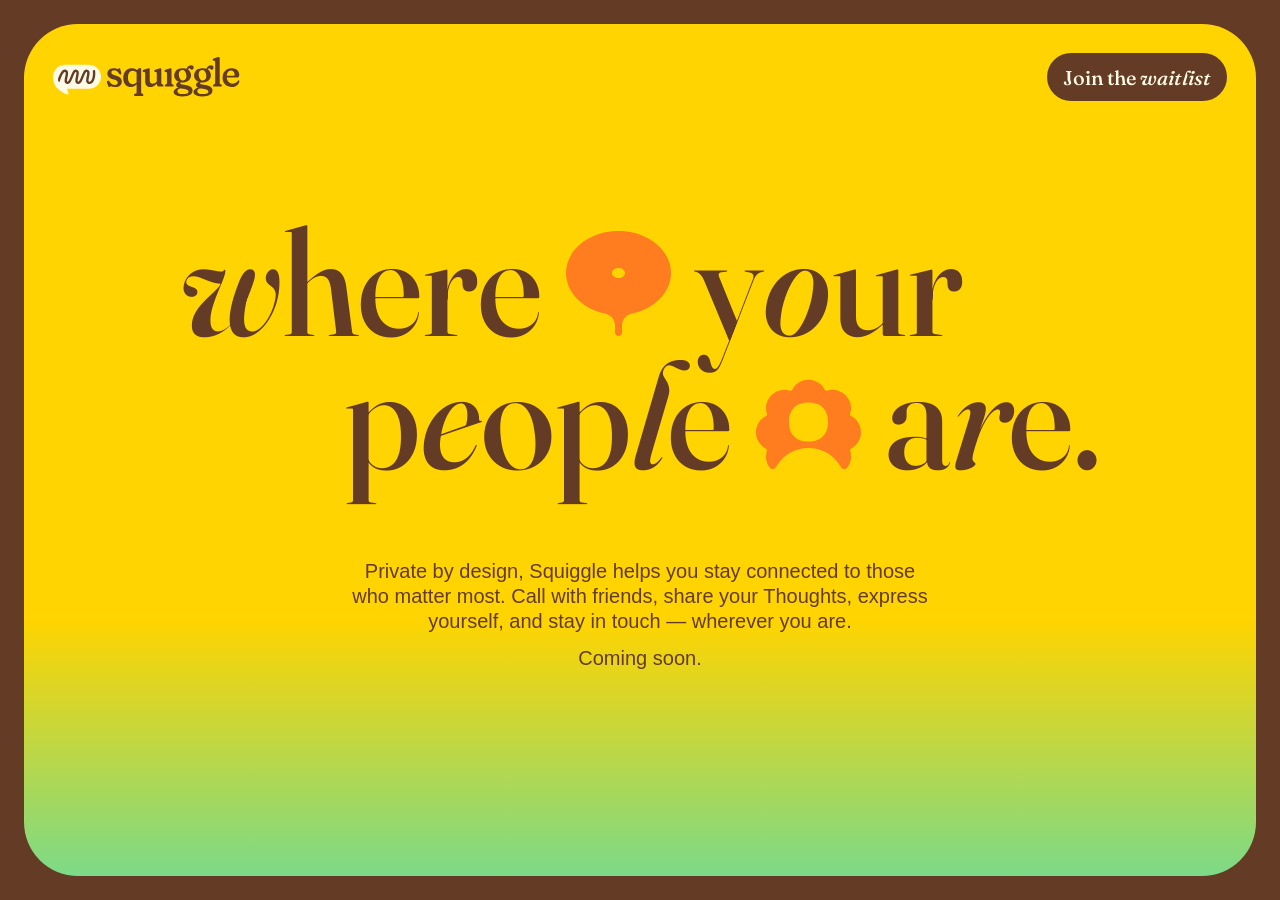
==== commit e9682773: "Updated navbar size and padding, reduced hero border on mobile" ====
--- a/index.html
+++ b/index.html
@@ -56,10 +56,11 @@
             <path d="M29.6563 7.80029C34.9378 7.80029 37.5792 7.79988 40.422 8.69873C43.5258 9.82858 45.9709 12.2745 47.1007 15.3784C47.9994 17.6403 48.0001 19.3203 48.0001 19.8003C48.0001 20.2807 47.9994 21.9605 47.1007 24.2222C45.9709 27.3261 43.5258 29.771 40.422 30.9009C37.5792 31.7998 34.9379 31.8003 29.6563 31.8003H15.1109C14.6045 31.8003 14.3512 31.8003 14.2315 31.9664C14.1118 32.1325 14.1918 32.3727 14.3519 32.8532L15.1905 35.3696C15.5464 36.4377 15.7235 36.9723 15.3751 37.3218C15.0267 37.6708 14.5242 37.5046 13.5196 37.1733C11.2928 36.4389 7.9063 34.9032 4.80477 31.8003C0.160068 27.1535 -0.0142986 21.229 0.00106374 20.021C-0.000432022 19.9312 8.71729e-05 19.8573 8.71775e-05 19.8003C8.71775e-05 19.3203 -0.000263998 17.6403 0.898525 15.3784C2.0283 12.2744 4.47418 9.82851 7.57821 8.69873C10.4209 7.8 13.0622 7.80029 18.3438 7.80029H29.6563Z" fill="#FFFAE5"/>
             <path d="M8.5845 14.5085C9.54806 13.3155 11.0251 12.1116 12.8355 12.6928C13.6366 12.9499 14.2343 13.4464 14.6118 14.1191C14.9687 14.755 15.0878 15.4733 15.107 16.1448C15.1445 17.4589 14.7991 19.0131 14.5061 20.3435C14.1901 21.7777 13.9335 22.9616 13.9603 23.8296C13.9732 24.2492 14.0523 24.4434 14.1024 24.5189C14.1195 24.5446 14.1569 24.6131 14.3897 24.6505C14.6483 24.692 15.0815 24.5952 15.7556 23.5132C16.3953 22.4866 16.9591 21.0261 17.5788 19.4065C18.1707 17.8595 18.8184 16.1532 19.6066 14.8882C20.3603 13.6785 21.5714 12.3586 23.3897 12.6505C24.2183 12.7834 24.8844 13.2007 25.3102 13.8733C25.7005 14.4901 25.8186 15.2119 25.8378 15.8626C25.8754 17.1438 25.5301 18.7217 25.2384 20.0862C24.9244 21.5551 24.6638 22.8105 24.6911 23.7376C24.7044 24.191 24.7865 24.4171 24.8477 24.5139C24.8736 24.5548 24.9107 24.6168 25.1205 24.6505C25.3791 24.692 25.8123 24.5952 26.4864 23.5132C27.1261 22.4866 27.6899 21.0261 28.3096 19.4065C28.9015 17.8595 29.5491 16.1532 30.3373 14.8882C31.0911 13.6785 32.3022 12.3586 34.1205 12.6505C34.9249 12.7796 35.5888 13.1673 36.0275 13.8129C36.4345 14.4116 36.5668 15.1144 36.5957 15.748C36.6522 16.9862 36.3232 18.5083 36.0442 19.825C35.7436 21.2435 35.4863 22.4806 35.506 23.4382C35.5156 23.9045 35.5919 24.1894 35.6794 24.3527C35.745 24.4753 35.8306 24.5634 36.0279 24.6268C36.6237 24.818 37.1111 24.6986 37.6023 24.2758C38.1502 23.8042 38.6838 22.9517 39.1061 21.752C39.8302 19.6942 40.1059 16.96 39.8098 14.4516C39.7321 13.7934 40.1497 13.1613 40.7995 13.0313C41.4494 12.9013 42.0852 13.3226 42.1697 13.98C42.5436 16.8883 42.2406 20.0748 41.37 22.5487C40.8768 23.9501 40.1604 25.2405 39.168 26.0947C38.1188 26.9978 36.7755 27.3873 35.2943 26.9119C34.5028 26.6579 33.9226 26.1558 33.5638 25.486C33.2268 24.857 33.1201 24.1474 33.1065 23.4874C33.0799 22.1926 33.4159 20.6505 33.6963 19.3275C33.9982 17.9027 34.2377 16.721 34.1982 15.8575C34.1792 15.4402 34.0974 15.2426 34.0426 15.162C34.0197 15.1282 33.9742 15.0577 33.7402 15.0202C33.4816 14.9787 33.0484 15.0755 32.3743 16.1574C31.7346 17.1841 31.1707 18.6446 30.5511 20.2641C29.9592 21.8112 29.3115 23.5174 28.5233 24.7824C27.7696 25.9921 26.5585 27.312 24.7402 27.0202C23.9116 26.8872 23.2454 26.47 22.8197 25.7974C22.4293 25.1806 22.3112 24.4588 22.2921 23.8081C22.2545 22.5268 22.5997 20.9489 22.8915 19.5845C23.2055 18.1156 23.466 16.8602 23.4388 15.9331C23.4255 15.4796 23.3434 15.2535 23.2822 15.1568C23.2563 15.1158 23.2193 15.0539 23.0094 15.0202C22.7508 14.9787 22.3176 15.0755 21.6435 16.1574C21.0038 17.1841 20.44 18.6446 19.8203 20.2641C19.2284 21.8112 18.5808 23.5174 17.7926 24.7824C17.0388 25.9921 15.8277 27.312 14.0094 27.0202C13.2038 26.8909 12.538 26.501 12.1035 25.8471C11.702 25.2428 11.5809 24.536 11.5614 23.9036C11.5233 22.6674 11.8724 21.1429 12.1622 19.8272C12.4749 18.4076 12.7353 17.1701 12.7079 16.2134C12.6947 15.7494 12.6137 15.4626 12.5189 15.2938C12.4449 15.1618 12.3394 15.0542 12.102 14.9779C11.8356 14.8924 11.3155 14.9469 10.4516 16.0165C9.6468 17.013 8.87023 18.5199 8.18392 20.1645C7.50587 21.7893 6.94975 23.4647 6.56185 24.7411C6.46345 25.0649 6.05715 25.1671 5.84102 24.9067C5.83023 24.8937 5.81948 24.8807 5.80877 24.8676C4.86801 23.7196 4.86163 22.1217 5.38095 20.7313C5.56479 20.2391 5.76115 19.7383 5.96901 19.2402C6.68078 17.5346 7.56193 15.7747 8.5845 14.5085Z" fill="#643B25"/>
         </svg>
-        
-        <p>Desktop navbar</p>
 
         <div class="navbar-buttons-wrapper">
+            <!-- button class="button button-secondary button-navbar">
+                <h3>Sign in</h3>
+            </button -->
             <button class="button button-primary button-navbar">
                 <h3>Join the <em>waitlist</em></h3>
             </button>
@@ -71,7 +72,11 @@
             <path d="M33.3633 0C39.3053 0 42.2764 0.000511349 45.4746 1.01172C48.8574 2.24297 51.545 4.863 52.8652 8.2002L53.166 8.99512C53.999 11.3007 54 12.9931 54 13.5C54 14.04 53.9994 15.93 52.9883 18.4746C51.7173 21.9666 48.9666 24.7182 45.4746 25.9893C42.2765 27.0004 39.3053 27 33.3633 27H16.9995C16.4297 27 16.1449 27 16.0102 27.1869C15.8755 27.3737 15.9655 27.644 16.1456 28.1845L17.0889 31.0156C17.4892 32.2173 17.6898 32.8187 17.2979 33.2119C16.9059 33.605 16.3403 33.4187 15.21 33.0459C12.7048 32.2197 8.89458 30.4909 5.40527 27C0.174502 21.7667 -0.0158119 15.093 0.00195312 13.7441C0.00030935 13.6451 0 13.5632 0 13.5C2.35753e-07 12.9933 0.000957548 11.3009 0.833984 8.99512L1.13477 8.2002C2.45496 4.86292 5.14253 2.24299 8.52539 1.01172C11.7236 0.000494344 14.6946 0 20.6367 0H33.3633Z" fill="#FFFAE5"/>
             <path d="M9.65769 7.54684C10.7417 6.20467 12.4033 4.85033 14.4401 5.50411C15.3412 5.79337 16.0137 6.35189 16.4385 7.1087C16.8399 7.82406 16.9739 8.63224 16.9955 9.38763C17.0377 10.866 16.6491 12.6144 16.3194 14.1112C15.964 15.7246 15.6753 17.0566 15.7054 18.033C15.72 18.5051 15.8089 18.7236 15.8653 18.8085C15.8846 18.8374 15.9266 18.9145 16.1885 18.9565C16.4795 19.0032 16.9668 18.8943 17.7252 17.6771C18.4448 16.5221 19.0792 14.8791 19.7762 13.0571C20.4421 11.3166 21.1708 9.39711 22.0575 7.97399C22.9055 6.61306 24.268 5.12821 26.3135 5.45651C27.2457 5.60611 27.9951 6.07548 28.474 6.83214C28.9132 7.52605 29.0461 8.33808 29.0676 9.07013C29.11 10.5115 28.7215 12.2867 28.3933 13.8217C28.04 15.4742 27.7469 16.8865 27.7776 17.9295C27.7926 18.4396 27.8849 18.694 27.9538 18.8028C27.983 18.8489 28.0246 18.9186 28.2607 18.9565C28.5516 19.0032 29.0389 18.8943 29.7973 17.6771C30.517 16.5221 31.1513 14.8791 31.8484 13.0571C32.5143 11.3166 33.2429 9.39711 34.1296 7.97399C34.9776 6.61306 36.3401 5.1282 38.3857 5.45651C39.2907 5.60175 40.0375 6.03798 40.5311 6.76425C40.9889 7.4378 41.1377 8.2284 41.1703 8.94122C41.2339 10.3342 40.8637 12.0466 40.5499 13.5279C40.2117 15.1236 39.9222 16.5154 39.9444 17.5927C39.9551 18.1173 40.041 18.4379 40.1394 18.6216C40.2133 18.7595 40.3095 18.8586 40.5315 18.9298C41.2017 19.145 41.7501 19.0106 42.3027 18.535C42.9191 18.0044 43.5194 17.0454 43.9944 15.6957C44.8091 13.3808 45.1193 10.3047 44.7861 7.48273C44.6987 6.74229 45.1685 6.0312 45.8996 5.88498C46.6307 5.73875 47.3459 6.21271 47.441 6.95221C47.8617 10.224 47.5208 13.8089 46.5414 16.592C45.9865 18.1686 45.1806 19.6203 44.0641 20.5813C42.8838 21.5973 41.3725 22.0355 39.7062 21.5006C38.8158 21.2148 38.163 20.65 37.7594 19.8965C37.3803 19.1888 37.2602 18.3905 37.2449 17.6481C37.215 16.1914 37.5931 14.4565 37.9084 12.9682C38.2481 11.3653 38.5175 10.0359 38.4731 9.06442C38.4517 8.595 38.3597 8.37264 38.2981 8.28197C38.2723 8.24401 38.2211 8.1647 37.9578 8.12245C37.6669 8.07576 37.1796 8.18466 36.4212 9.40184C35.7015 10.5568 35.0672 12.1999 34.3701 14.0219C33.7042 15.7623 32.9756 17.6818 32.0888 19.105C31.2409 20.4659 29.8784 21.9507 27.8328 21.6224C26.9007 21.4728 26.1512 21.0035 25.6723 20.2468C25.2331 19.5529 25.1003 18.7409 25.0788 18.0088C25.0364 16.5674 25.4248 14.7923 25.753 13.2572C26.1063 11.6048 26.3994 10.1924 26.3688 9.14945C26.3538 8.63934 26.2615 8.38494 26.1926 8.27611C26.1635 8.23004 26.1218 8.16034 25.8857 8.12245C25.5947 8.07576 25.1074 8.18469 24.349 9.40184C23.6294 10.5568 22.9951 12.1999 22.298 14.0219C21.6321 15.7623 20.9035 17.6818 20.0168 19.105C19.1688 20.4659 17.8063 21.9508 15.7607 21.6224C14.8544 21.477 14.1053 21.0384 13.6165 20.3027C13.1648 19.6229 13.0286 18.8278 13.0067 18.1163C12.9638 16.7255 13.3566 15.0105 13.6826 13.5303C14.0344 11.9333 14.3273 10.5411 14.2966 9.46476C14.2816 8.94284 14.1905 8.62013 14.0839 8.43021C14.0006 8.28178 13.882 8.16065 13.6149 8.07491C13.3151 7.9787 12.73 8.04002 11.7582 9.24327C10.8528 10.3643 9.97913 12.0596 9.20703 13.9098C8.44422 15.7376 7.81859 17.6226 7.3822 19.0585C7.2715 19.4227 6.81441 19.5377 6.57127 19.2447C6.55913 19.2301 6.54704 19.2155 6.53499 19.2008C5.47663 17.9093 5.46946 16.1116 6.05369 14.5474C6.26051 13.9937 6.48142 13.4303 6.71526 12.8699C7.516 10.9512 8.50729 8.97122 9.65769 7.54684Z" fill="#643B25"/>
         </svg>
-        <p>Mobile navbar</p>
+        <div class="navbar-buttons-wrapper">
+            <button class="button button-primary button-navbar">
+                <h3>Join the <em>waitlist</em></h3>
+            </button>
+        </div>
     </div>
     <div class="landing-wrapper">
         <div class="hero">
--- a/assets/css/main.css
+++ b/assets/css/main.css
@@ -109,7 +109,7 @@
 /* Small devices (portrait tablets and large phones, 600px and below) */
 @media only screen and (max-width: 600px) {
     :root {
-        --landing-border-padding: 8px;
+        --landing-border-padding: 4px;
     }
 }
 
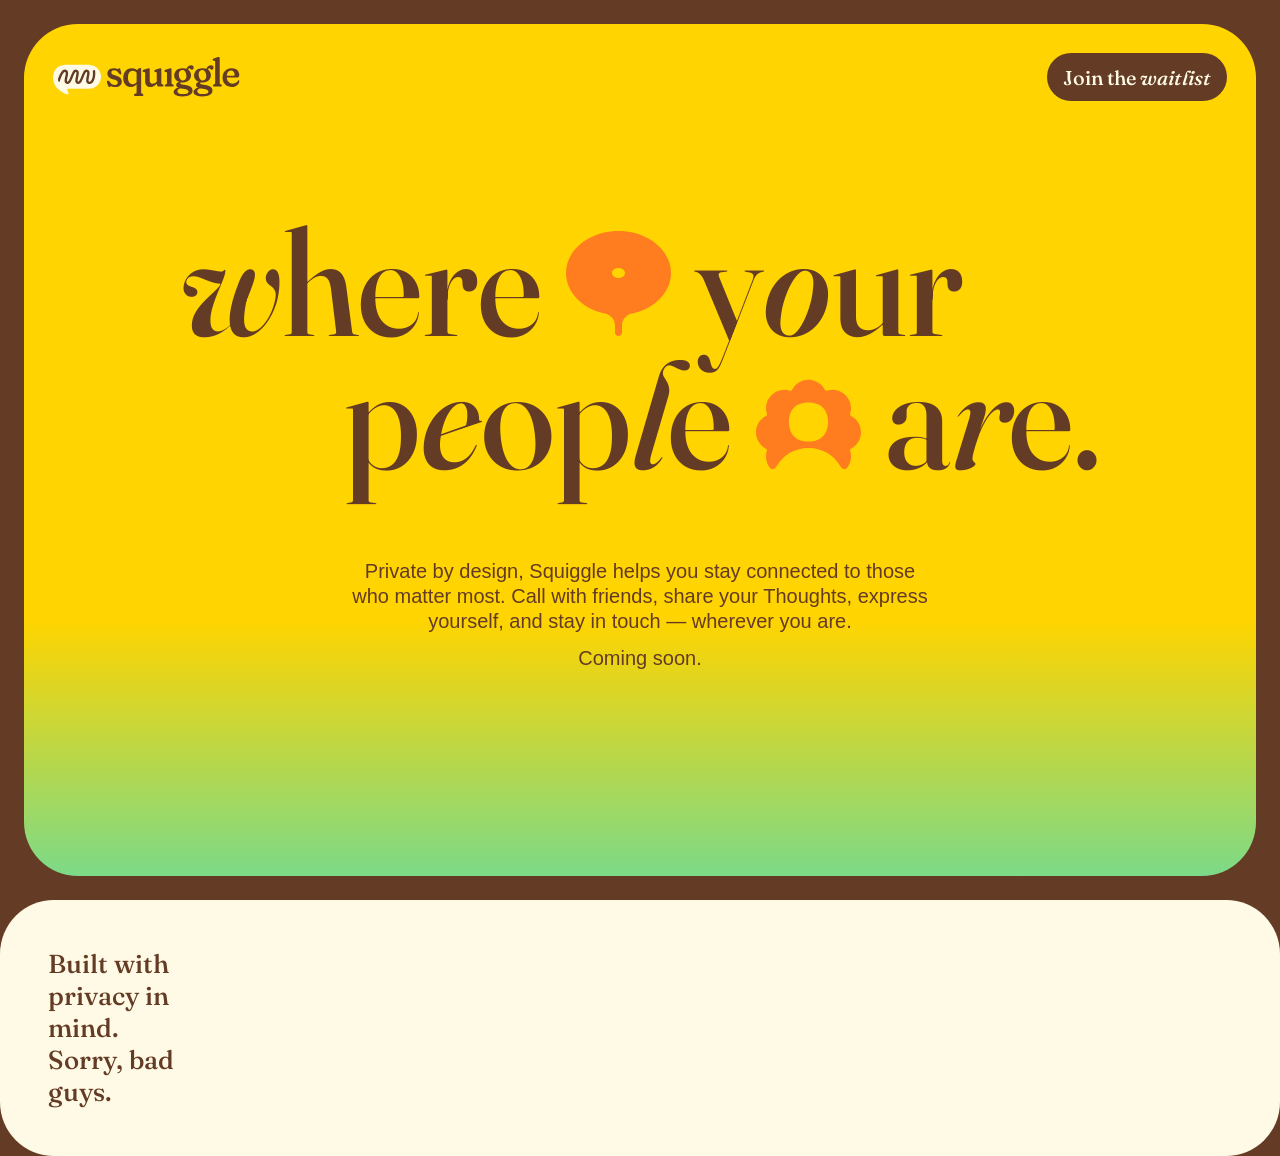
==== commit 75b54bf3: "Added hero wrapper, renamed `landing` vars to `hero`, fixed mobile navbar" ====
--- a/index.html
+++ b/index.html
@@ -79,32 +79,42 @@
         </div>
     </div>
     <div class="landing-wrapper">
-        <div class="hero">
-            <div class="hero-headline-wrapper">
-                <h1 class="hero-headline">
-                    <span><em>w</em>here
-                        <svg width="105" height="105" viewBox="0 0 105 105" fill="none"
-                            xmlns="http://www.w3.org/2000/svg">
-                            <path
-                                d="M52.5 0C81.4949 0 105 18.804 105 42C105 61.4121 88.5379 77.7452 66.1729 82.5576C60.5442 83.7687 56 88.4173 56 94.1748V101.5C56 103.433 54.433 105 52.5 105C50.567 105 49 103.433 49 101.5V94.1748C49 88.4173 44.4558 83.7687 38.8271 82.5576C16.4621 77.7452 0 61.4121 0 42C0 18.804 23.5051 0 52.5 0ZM52.5 37C48.9101 37 46 39.2386 46 42C46 44.7614 48.9101 47 52.5 47C56.0899 47 59 44.7614 59 42C59 39.2386 56.0899 37 52.5 37Z"
-                                fill="#FF7D1F" />
-                        </svg>
-                        y<em>o</em>ur</span>
-                </h1>
-                <h1 class="hero-headline hero-headline-second">
-                    <span>p<em>e</em>op<em>l</em>e
-                        <svg width="105" height="105" viewBox="0 0 105 105" fill="none"
-                            xmlns="http://www.w3.org/2000/svg">
-                            <path
-                                d="M36.1669 25.8062C40.2289 17.9219 48.5724 14.7174 56.1132 16.1949C57.0613 16.381 57.9964 16.6421 58.9091 16.9762C58.9523 16.992 58.9958 17.0069 59.039 17.023C63.0391 18.5215 66.5898 21.4487 68.8339 25.8043C69.0608 26.2446 69.4452 26.5574 69.8876 26.7047C69.9288 26.7185 69.9704 26.7309 70.0126 26.7418C70.0312 26.7465 70.0495 26.7523 70.0683 26.7564C70.3789 26.8266 70.7106 26.8173 71.0321 26.7144C74.7197 25.5346 78.3529 25.5642 81.6337 26.5006C82.0677 26.6246 82.4959 26.7634 82.9169 26.9185C82.9588 26.934 83.001 26.9487 83.0429 26.9644C91.6447 30.2069 97.3289 39.8129 94.1288 49.815C93.8553 50.67 94.24 51.5973 95.038 52.0084C108.318 58.8503 108.318 77.8383 95.038 84.6803C94.2401 85.0914 93.8554 86.0187 94.1288 86.8736C95.8736 92.3268 94.977 97.6614 92.4067 101.911C91.492 103.424 91.0347 104.18 89.8837 104.69C88.9793 105.091 87.6331 105.105 86.7204 104.723C85.559 104.237 84.7371 102.941 83.0932 100.347C76.9934 90.7246 65.9991 83.9733 52.4979 83.9732C38.9983 83.9732 28.0041 90.7227 21.9036 100.344C20.259 102.937 19.4366 104.234 18.2749 104.719C17.3619 105.101 16.0155 105.086 15.111 104.685C13.96 104.175 13.5031 103.418 12.5891 101.905C10.0225 97.6562 9.12821 92.3245 10.872 86.8746C11.1453 86.0197 10.7607 85.0923 9.96278 84.6812C-3.31706 77.8393 -3.31698 58.8523 9.96278 52.0103C10.7608 51.5992 11.1455 50.671 10.872 49.816C6.471 36.0605 18.8728 23.0555 32.5585 26.3199C32.667 26.3458 32.775 26.3749 32.8837 26.4029C33.246 26.4961 33.6098 26.5981 33.9735 26.7144C34.8283 26.9879 35.7556 26.6039 36.1669 25.8062ZM52.4979 38.3844C38.5811 38.3844 32.9591 47.1318 32.9589 57.9224C32.9589 68.7134 38.5808 77.4615 52.4979 77.4615C66.4149 77.4614 72.037 68.7134 72.037 57.9224C72.0367 47.1319 66.4146 38.3845 52.4979 38.3844Z"
-                                fill="#FF7D1F" />
-                        </svg>
-                        a<em>r</em>e.</span>
-                </h1>
+        <div class="hero-wrapper">
+            <div class="hero">
+                <div class="hero-headline-wrapper">
+                    <h1 class="hero-headline">
+                        <span><em>w</em>here
+                            <svg width="105" height="105" viewBox="0 0 105 105" fill="none"
+                                xmlns="http://www.w3.org/2000/svg">
+                                <path
+                                    d="M52.5 0C81.4949 0 105 18.804 105 42C105 61.4121 88.5379 77.7452 66.1729 82.5576C60.5442 83.7687 56 88.4173 56 94.1748V101.5C56 103.433 54.433 105 52.5 105C50.567 105 49 103.433 49 101.5V94.1748C49 88.4173 44.4558 83.7687 38.8271 82.5576C16.4621 77.7452 0 61.4121 0 42C0 18.804 23.5051 0 52.5 0ZM52.5 37C48.9101 37 46 39.2386 46 42C46 44.7614 48.9101 47 52.5 47C56.0899 47 59 44.7614 59 42C59 39.2386 56.0899 37 52.5 37Z"
+                                    fill="#FF7D1F" />
+                            </svg>
+                            y<em>o</em>ur</span>
+                    </h1>
+                    <h1 class="hero-headline hero-headline-second">
+                        <span>p<em>e</em>op<em>l</em>e
+                            <svg width="105" height="105" viewBox="0 0 105 105" fill="none"
+                                xmlns="http://www.w3.org/2000/svg">
+                                <path
+                                    d="M36.1669 25.8062C40.2289 17.9219 48.5724 14.7174 56.1132 16.1949C57.0613 16.381 57.9964 16.6421 58.9091 16.9762C58.9523 16.992 58.9958 17.0069 59.039 17.023C63.0391 18.5215 66.5898 21.4487 68.8339 25.8043C69.0608 26.2446 69.4452 26.5574 69.8876 26.7047C69.9288 26.7185 69.9704 26.7309 70.0126 26.7418C70.0312 26.7465 70.0495 26.7523 70.0683 26.7564C70.3789 26.8266 70.7106 26.8173 71.0321 26.7144C74.7197 25.5346 78.3529 25.5642 81.6337 26.5006C82.0677 26.6246 82.4959 26.7634 82.9169 26.9185C82.9588 26.934 83.001 26.9487 83.0429 26.9644C91.6447 30.2069 97.3289 39.8129 94.1288 49.815C93.8553 50.67 94.24 51.5973 95.038 52.0084C108.318 58.8503 108.318 77.8383 95.038 84.6803C94.2401 85.0914 93.8554 86.0187 94.1288 86.8736C95.8736 92.3268 94.977 97.6614 92.4067 101.911C91.492 103.424 91.0347 104.18 89.8837 104.69C88.9793 105.091 87.6331 105.105 86.7204 104.723C85.559 104.237 84.7371 102.941 83.0932 100.347C76.9934 90.7246 65.9991 83.9733 52.4979 83.9732C38.9983 83.9732 28.0041 90.7227 21.9036 100.344C20.259 102.937 19.4366 104.234 18.2749 104.719C17.3619 105.101 16.0155 105.086 15.111 104.685C13.96 104.175 13.5031 103.418 12.5891 101.905C10.0225 97.6562 9.12821 92.3245 10.872 86.8746C11.1453 86.0197 10.7607 85.0923 9.96278 84.6812C-3.31706 77.8393 -3.31698 58.8523 9.96278 52.0103C10.7608 51.5992 11.1455 50.671 10.872 49.816C6.471 36.0605 18.8728 23.0555 32.5585 26.3199C32.667 26.3458 32.775 26.3749 32.8837 26.4029C33.246 26.4961 33.6098 26.5981 33.9735 26.7144C34.8283 26.9879 35.7556 26.6039 36.1669 25.8062ZM52.4979 38.3844C38.5811 38.3844 32.9591 47.1318 32.9589 57.9224C32.9589 68.7134 38.5808 77.4615 52.4979 77.4615C66.4149 77.4614 72.037 68.7134 72.037 57.9224C72.0367 47.1319 66.4146 38.3845 52.4979 38.3844Z"
+                                    fill="#FF7D1F" />
+                            </svg>
+                            a<em>r</em>e.</span>
+                    </h1>
+                </div>
+                <div class="hero-body-wrapper">
+                    <p class="hero-body regular-on-mobile"><em>Private by design, Squiggle helps you stay connected to those who matter most. Call with friends, share your Thoughts, express yourself, and stay in touch — wherever you are.</em></p>
+                    <p class="hero-body regular-on-mobile"><em>Coming soon.</em></p>
+                </div>
             </div>
-            <div class="hero-body-wrapper">
-                <p class="hero-body regular-on-mobile"><em>Private by design, Squiggle helps you stay connected to those who matter most. Call with friends, share your Thoughts, express yourself, and stay in touch — wherever you are.</em></p>
-                <p class="hero-body regular-on-mobile"><em>Coming soon.</em></p>
+        </div>
+        <div class="landing-sections-wrapper">
+            <div class="landing-section section-twoColumn">
+                <div class="section-column">
+                    <h1 class="section-headline">Built with privacy in mind.<br>Sorry, bad guys.</h1>
+                </div>
+                <div class="section-column"></div>
             </div>
         </div>
     </div>
--- a/assets/css/main.css
+++ b/assets/css/main.css
@@ -13,22 +13,12 @@
 /* GLOBAL STYLES */
 
 body {
-    /* appearance */
-    width: 100vw;
-    height: 100vh;
-    background: var(--landing-border);
-    padding: var(--landing-border-padding);
-
+    /* apperance */
+    background: var(--hero-border);
+    
     /* typography */
     color: var(--label-primary);
     font-family: var(--type-body), sans-serif;
-
-    /* flex */
-    display: flex;
-    align-items: center;
-    justify-content: center;
-    flex-direction: column;
-    gap: 0px;
 }
 
 * {
@@ -40,8 +30,8 @@
 :root {
     color-scheme: light dark;
     
-    --landing-border: light-dark(#643B25, #141D40);
-    --landing-border-padding: 24px;
+    --hero-border: light-dark(#643B25, #141D40);
+    --hero-border-padding: 24px;
 
     /* palette */
     --palette-persimmon: #FF8527;
@@ -109,7 +99,7 @@
 /* Small devices (portrait tablets and large phones, 600px and below) */
 @media only screen and (max-width: 600px) {
     :root {
-        --landing-border-padding: 4px;
+        --hero-border-padding: 4px;
     }
 }
 
@@ -141,4 +131,53 @@
 p em {
     all: unset;
     color: var(--label-primary);
-}+}
+
+/* LANDING */
+
+.landing-wrapper {
+    /* appearance */
+    height: 100%;
+
+    /* flex */
+    display: flex;
+    align-items: flex-start;
+    justify-content: flex-start;
+    flex-direction: column;
+    gap: 0px;
+}
+
+.landing-sections-wrapper {
+    /* appearance */
+    width: 100%;
+    background: var(--background-primary);
+    border-radius: 54px;
+    
+    /* flex */
+    display: flex;
+    align-items: flex-start;
+    justify-content: flex-start;
+    flex-direction: column;
+    gap: 0px;
+}
+
+.landing-section.section-twoColumn {
+    display: flex;
+    flex-direction: row;
+}
+
+.landing-section.section-twoColumn .section-column {
+    /* appearance */
+    height: 100%;
+    padding: 48px;
+    
+    /* flex */
+    flex: 50%;
+    display: flex;
+    align-items: flex-start;
+    justify-content: center;
+    flex-direction: column;
+    gap: var(--hero-spacing);
+}
+
+/* SCROLLBAR */
